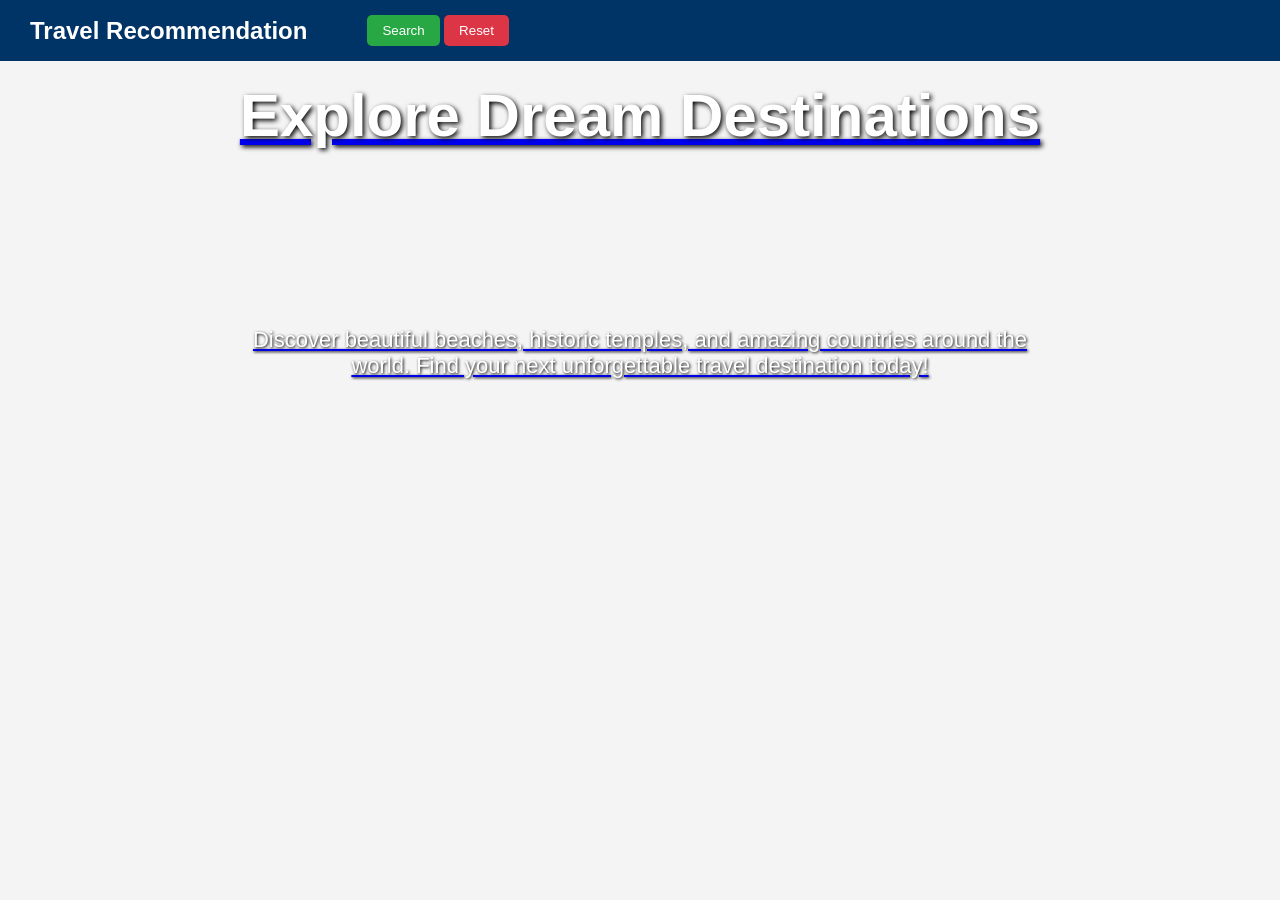
==== index.html @ 6d73e9b2 "final project in Javascript" ====
<!DOCTYPE html>
<html lang="en">

<head>
    <meta charset="UTF-8">
    <meta name="viewport" content="width=device-width, initial-scale=1.0">
    <title>Travel Recommendation</title>

    <style>
        * {
            margin: 0;
            padding: 0;
            box-sizing: border-box;
            font-family: Arial, sans-serif;
        }

        body {
            background-color: #f4f4f4;
        }

        nav {
            background-color: #003366;
            color: white;
            padding: 15px 30px;
            display: flex;
            align-items: center;
            gap: 20px;
        }

        nav h2 {
            margin-right: 20px;
        }

        nav a {
            color: white;
            text-decoration: none;
            font-weight: bold;
        }

        nav input {
            margin-left: auto;
            padding: 8px;
            width: 220px;
            border: none;
            border-radius: 5px;
        }

        nav button {
            padding: 8px 15px;
            border: none;
            border-radius: 5px;
            cursor: pointer;
        }

        .search-btn {
            background-color: #28a745;
            color: white;
        }

        .reset-btn {
            background-color: #dc3545;
            color: white;
        }

        .hero {
            background: url("images/background.jpg") center center/cover;
            height: 500px;
            color: white;
            text-align: center;
            display: flex;
            flex-direction: column;
            justify-content: center;
            padding: 20px;
        }

        .hero h1 {
            font-size: 60px;
            margin-bottom: 15px;
            text-shadow: 2px 2px 5px black;
        }

        .hero p {
            font-size: 22px;
            max-width: 800px;
            margin: auto;
            text-shadow: 1px 1px 3px black;
        }

        #results {
            padding: 30px;
            display: grid;
            grid-template-columns: repeat(auto-fit, minmax(320px, 1fr));
            gap: 20px;
        }

        .card {
            background: white;
            border-radius: 12px;
            overflow: hidden;
            box-shadow: 0 3px 10px rgba(0,0,0,0.15);
        }

        .card img {
            width: 100%;
            height: 220px;
            object-fit: cover;
        }

        .card h3 {
            padding: 15px 15px 5px;
            color: #003366;
        }

        .card p {
            padding: 0 15px 15px;
            line-height: 1.5;
        }
    </style>
</head>

<body>

    <nav>
        <h2>Travel Recommendation</h2>

        <a hrefa>
        <a href="aboutt Us</a>
        <antact.htmlContact Us</a>

        <input type="text" id="searchInput" placeholder="Enter beach, temple, or country">

        <button class="search-btn" onclick="searchRecommendation()">
            Search
        </button>

        <button class="reset-btn" onclick="clearResults()">
            Reset
        </button>
    </nav>

    <section class="hero">
        <h1>Explore Dream Destinations</h1>

        <p>
            Discover beautiful beaches, historic temples, and
            amazing countries around the world. Find your next
            unforgettable travel destination today!
        </p>
    </section>

    <div id="results"></div>

    <script>

        let travelData = {};

        fetch("travel_recommendation_api.json")
            .then(response => response.json())
            .then(data => {
                travelData = data;
                console.log(data);
            })
            .catch(error => console.error(error));

        function searchRecommendation() {

            const keyword = document
                .getElementById("searchInput")
                .value
                .trim()
                .toLowerCase();

            if (
                keyword === "beach" ||
                keyword === "beaches"
            ) {

                displayResults(travelData.beaches);

            }
            else if (
                keyword === "temple" ||
                keyword === "temples"
            ) {

                displayResults(travelData.temples);

            }
            else if (
                keyword === "country" ||
                keyword === "countries"
            ) {

                let countries = [];

                travelData.countries.forEach(country => {
                    countries.push(...country.cities);
                });

                displayResults(countries);

            }
            else {

                document.getElementById("results").innerHTML =
                    "<h2>No recommendations found.</h2>";
            }
        }

        function displayResults(items) {

            const results = document.getElementById("results");

            results.innerHTML = "";

            items.forEach(item => {

                results.innerHTML += `
                    <div class="card">

                        <img src="${item.imageUrl}" alt="${item.name}">

                        <h3>${item.name}</h3>

                        <p>${item.description}</p>

                    </div>
                `;
            });
        }

        function clearResults() {

            document.getElementById("results").innerHTML = "";
            document.getElementById("searchInput").value = "";
        }

    </script>

</body>

</html>
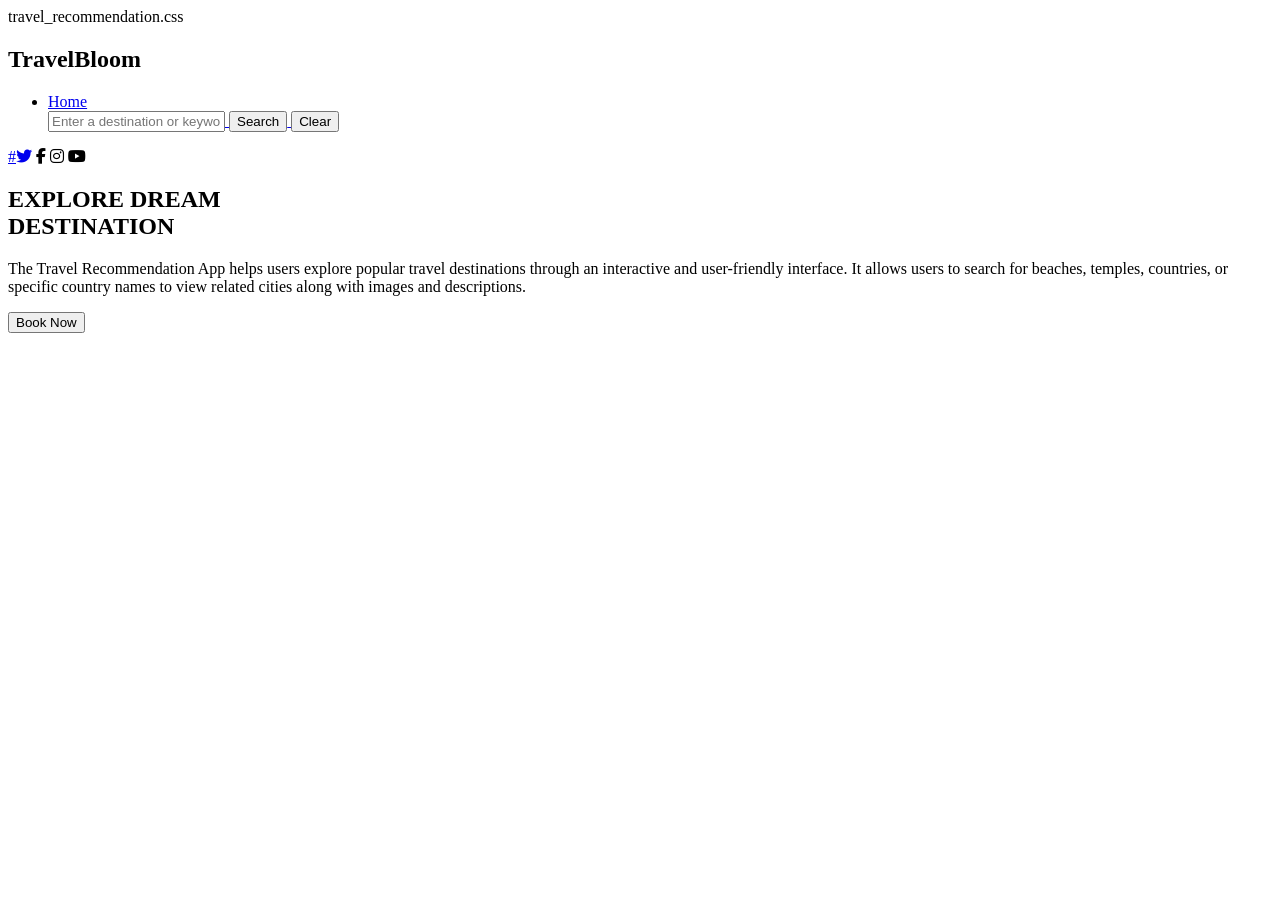
==== commit 3e04e647: "update" ====
--- a/index.html
+++ b/index.html
@@ -1,242 +1,86 @@
 <!DOCTYPE html>
 <html lang="en">
-
 <head>
     <meta charset="UTF-8">
     <meta name="viewport" content="width=device-width, initial-scale=1.0">
-    <title>Travel Recommendation</title>
+    <title>TravelBloom</title>
 
-    <style>
-        * {
-            margin: 0;
-            padding: 0;
-            box-sizing: border-box;
-            font-family: Arial, sans-serif;
-        }
+    travel_recommendation.css
 
-        body {
-            background-color: #f4f4f4;
-        }
-
-        nav {
-            background-color: #003366;
-            color: white;
-            padding: 15px 30px;
-            display: flex;
-            align-items: center;
-            gap: 20px;
-        }
-
-        nav h2 {
-            margin-right: 20px;
-        }
-
-        nav a {
-            color: white;
-            text-decoration: none;
-            font-weight: bold;
-        }
-
-        nav input {
-            margin-left: auto;
-            padding: 8px;
-            width: 220px;
-            border: none;
-            border-radius: 5px;
-        }
-
-        nav button {
-            padding: 8px 15px;
-            border: none;
-            border-radius: 5px;
-            cursor: pointer;
-        }
-
-        .search-btn {
-            background-color: #28a745;
-            color: white;
-        }
-
-        .reset-btn {
-            background-color: #dc3545;
-            color: white;
-        }
-
-        .hero {
-            background: url("images/background.jpg") center center/cover;
-            height: 500px;
-            color: white;
-            text-align: center;
-            display: flex;
-            flex-direction: column;
-            justify-content: center;
-            padding: 20px;
-        }
-
-        .hero h1 {
-            font-size: 60px;
-            margin-bottom: 15px;
-            text-shadow: 2px 2px 5px black;
-        }
-
-        .hero p {
-            font-size: 22px;
-            max-width: 800px;
-            margin: auto;
-            text-shadow: 1px 1px 3px black;
-        }
-
-        #results {
-            padding: 30px;
-            display: grid;
-            grid-template-columns: repeat(auto-fit, minmax(320px, 1fr));
-            gap: 20px;
-        }
-
-        .card {
-            background: white;
-            border-radius: 12px;
-            overflow: hidden;
-            box-shadow: 0 3px 10px rgba(0,0,0,0.15);
-        }
-
-        .card img {
-            width: 100%;
-            height: 220px;
-            object-fit: cover;
-        }
-
-        .card h3 {
-            padding: 15px 15px 5px;
-            color: #003366;
-        }
-
-        .card p {
-            padding: 0 15px 15px;
-            line-height: 1.5;
-        }
-    </style>
+    <link rel="stylesheet"
+        href="https://cdnjs.cloudflare.com/ajax/libs/font-awesome/6.5.1/css/all.min.css">
 </head>
 
 <body>
 
-    <nav>
-        <h2>Travel Recommendation</h2>
+    <!-- Navbar -->
+    <nav class="navbar">
 
-        <a hrefa>
-        <a href="aboutt Us</a>
-        <antact.htmlContact Us</a>
+        <div class="logo">
+              <h2>TravelBloom</h2>
+        </div>
 
-        <input type="text" id="searchInput" placeholder="Enter beach, temple, or country">
+        <ul class="nav-links">
+            <li><a href="#">Home</a></li   <li><a href="htmlAbout Us</a></li>
+            <li>contact_us.htmlContact Us</a></li>
+        </ul>
 
-        <button class="search-btn" onclick="searchRecommendation()">
-            Search
-        </button>
+        <div class="search-box">
+            <input
+                type="text"
+                id="searchInput"
+                placeholder="Enter a destination or keyword">
 
-        <button class="reset-btn" onclick="clearResults()">
-            Reset
-        </button>
+            <button onclick="searchRecommendation()">
+                Search
+            </button>
+
+            <button onclick="clearResults()">
+                Clear
+            </button>
+        </div>
+
     </nav>
 
+    <!-- Social Icons -->
+    <div class="social-icons">
+        #<i class="fab fa-twitter"></i></a>
+        <ai class="fab fa-facebook-f"></i></a>
+        <ai class="fab fa-instagram"></i></a>
+        <ai class="fab fa-youtube"></i></a>
+    </div>
+
+    <!-- Hero Section -->
     <section class="hero">
-        <h1>Explore Dream Destinations</h1>
 
-        <p>
-            Discover beautiful beaches, historic temples, and
-            amazing countries around the world. Find your next
-            unforgettable travel destination today!
-        </p>
+        <div class="overlay"></div>
+
+        <div class="hero-content">
+
+            <h1>
+                EXPLORE DREAM <br>
+                DESTINATION
+            </h1>
+
+            <p>
+                The Travel Recommendation App helps users explore
+                popular travel destinations through an interactive and
+                user-friendly interface. It allows users to search
+                for beaches, temples, countries, or specific country names
+                to view related cities along with images and descriptions.
+            </p>
+
+            <button class="book-btn">
+                Book Now
+            </button>
+
+        </div>
+
+        <div id="results"></div>
+
     </section>
 
-    <div id="results"></div>
-
-    <script>
-
-        let travelData = {};
-
-        fetch("travel_recommendation_api.json")
-            .then(response => response.json())
-            .then(data => {
-                travelData = data;
-                console.log(data);
-            })
-            .catch(error => console.error(error));
-
-        function searchRecommendation() {
-
-            const keyword = document
-                .getElementById("searchInput")
-                .value
-                .trim()
-                .toLowerCase();
-
-            if (
-                keyword === "beach" ||
-                keyword === "beaches"
-            ) {
-
-                displayResults(travelData.beaches);
-
-            }
-            else if (
-                keyword === "temple" ||
-                keyword === "temples"
-            ) {
-
-                displayResults(travelData.temples);
-
-            }
-            else if (
-                keyword === "country" ||
-                keyword === "countries"
-            ) {
-
-                let countries = [];
-
-                travelData.countries.forEach(country => {
-                    countries.push(...country.cities);
-                });
-
-                displayResults(countries);
-
-            }
-            else {
-
-                document.getElementById("results").innerHTML =
-                    "<h2>No recommendations found.</h2>";
-            }
-        }
-
-        function displayResults(items) {
-
-            const results = document.getElementById("results");
-
-            results.innerHTML = "";
-
-            items.forEach(item => {
-
-                results.innerHTML += `
-                    <div class="card">
-
-                        <img src="${item.imageUrl}" alt="${item.name}">
-
-                        <h3>${item.name}</h3>
-
-                        <p>${item.description}</p>
-
-                    </div>
-                `;
-            });
-        }
-
-        function clearResults() {
-
-            document.getElementById("results").innerHTML = "";
-            document.getElementById("searchInput").value = "";
-        }
-
-    </script>
+    <script src="travelon.jsscript>
 
 </body>
-
 </html>
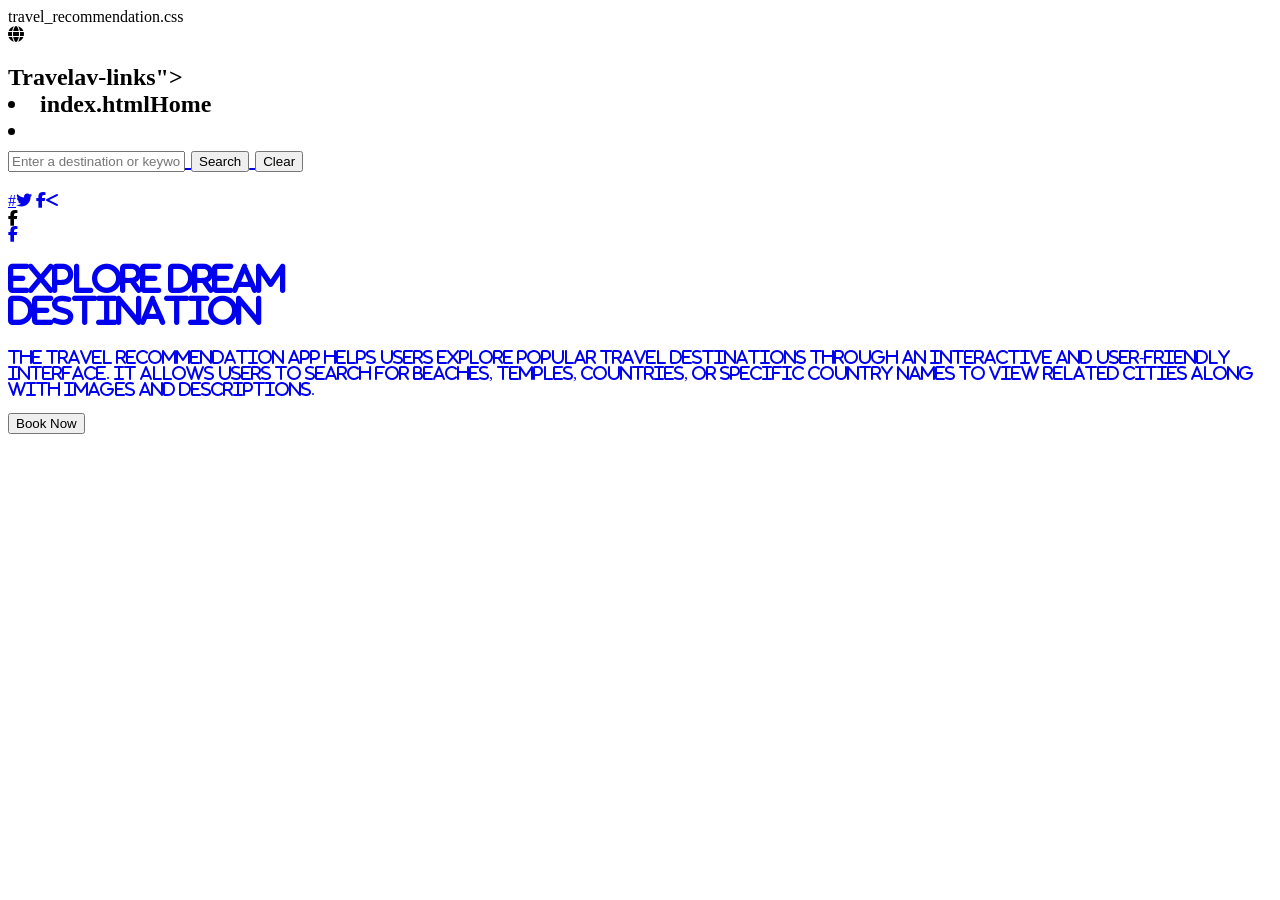
==== commit 06449ca6: "update" ====
--- a/index.html
+++ b/index.html
@@ -10,77 +10,53 @@
     <link rel="stylesheet"
         href="https://cdnjs.cloudflare.com/ajax/libs/font-awesome/6.5.1/css/all.min.css">
 </head>
-
 <body>
 
-    <!-- Navbar -->
-    <nav class="navbar">
+<nav class="navbar">
+    <div class="logo">
+        <i class="fas fa-globe"></i>
+        <h2>Travelav-links">
+        <li>index.htmlHome</a></li>
+        <li><a href="htmlAbout Us</a></li>
+        <li><a href="contact_usact Us</a></li>
+    </ul>
 
-        <div class="logo">
-              <h2>TravelBloom</h2>
-        </div>
+    <div class="search-box">
+        <input type="text" id="searchInput"
+            placeholder="Enter a destination or keyword">
 
-        <ul class="nav-links">
-            <li><a href="#">Home</a></li   <li><a href="htmlAbout Us</a></li>
-            <li>contact_us.htmlContact Us</a></li>
-        </ul>
+        <button onclick="searchRecommendation()">Search</button>
+        <button onclick="clearResults()">Clear</button>
+    </div>
+</nav>
 
-        <div class="search-box">
-            <input
-                type="text"
-                id="searchInput"
-                placeholder="Enter a destination or keyword">
+<div class="social-icons">
+    #<i class="fab fa-twitter"></i></a>
+    <a href="#"><i class="fab fa-facebook-f">< <a href="#"><i classstagram"></i></a>
+    <a href="#"><i class="fab fa/i></a>
+</div>
 
-            <button onclick="searchRecommendation()">
-                Search
-            </button>
+<section class="hero">
 
-            <button onclick="clearResults()">
-                Clear
-            </button>
-        </div>
+    <div class="hero-content">
+        <h1>EXPLORE DREAM<br>DESTINATION</h1>
 
-    </nav>
+        <p>
+            The Travel Recommendation App helps users explore popular travel
+            destinations through an interactive and user-friendly interface.
+            It allows users to search for beaches, temples, countries, or
+            specific country names to view related cities along with images
+            and descriptions.
+        </p>
 
-    <!-- Social Icons -->
-    <div class="social-icons">
-        #<i class="fab fa-twitter"></i></a>
-        <ai class="fab fa-facebook-f"></i></a>
-        <ai class="fab fa-instagram"></i></a>
-        <ai class="fab fa-youtube"></i></a>
+        <button class="book-btn">Book Now</button>
     </div>
 
-    <!-- Hero Section -->
-    <section class="hero">
+    <div id="results"></div>
 
-        <div class="overlay"></div>
+</section>
 
-        <div class="hero-content">
-
-            <h1>
-                EXPLORE DREAM <br>
-                DESTINATION
-            </h1>
-
-            <p>
-                The Travel Recommendation App helps users explore
-                popular travel destinations through an interactive and
-                user-friendly interface. It allows users to search
-                for beaches, temples, countries, or specific country names
-                to view related cities along with images and descriptions.
-            </p>
-
-            <button class="book-btn">
-                Book Now
-            </button>
-
-        </div>
-
-        <div id="results"></div>
-
-    </section>
-
-    <script src="travelon.jsscript>
+<script src="travel_n.jsscript>
 
 </body>
 </html>
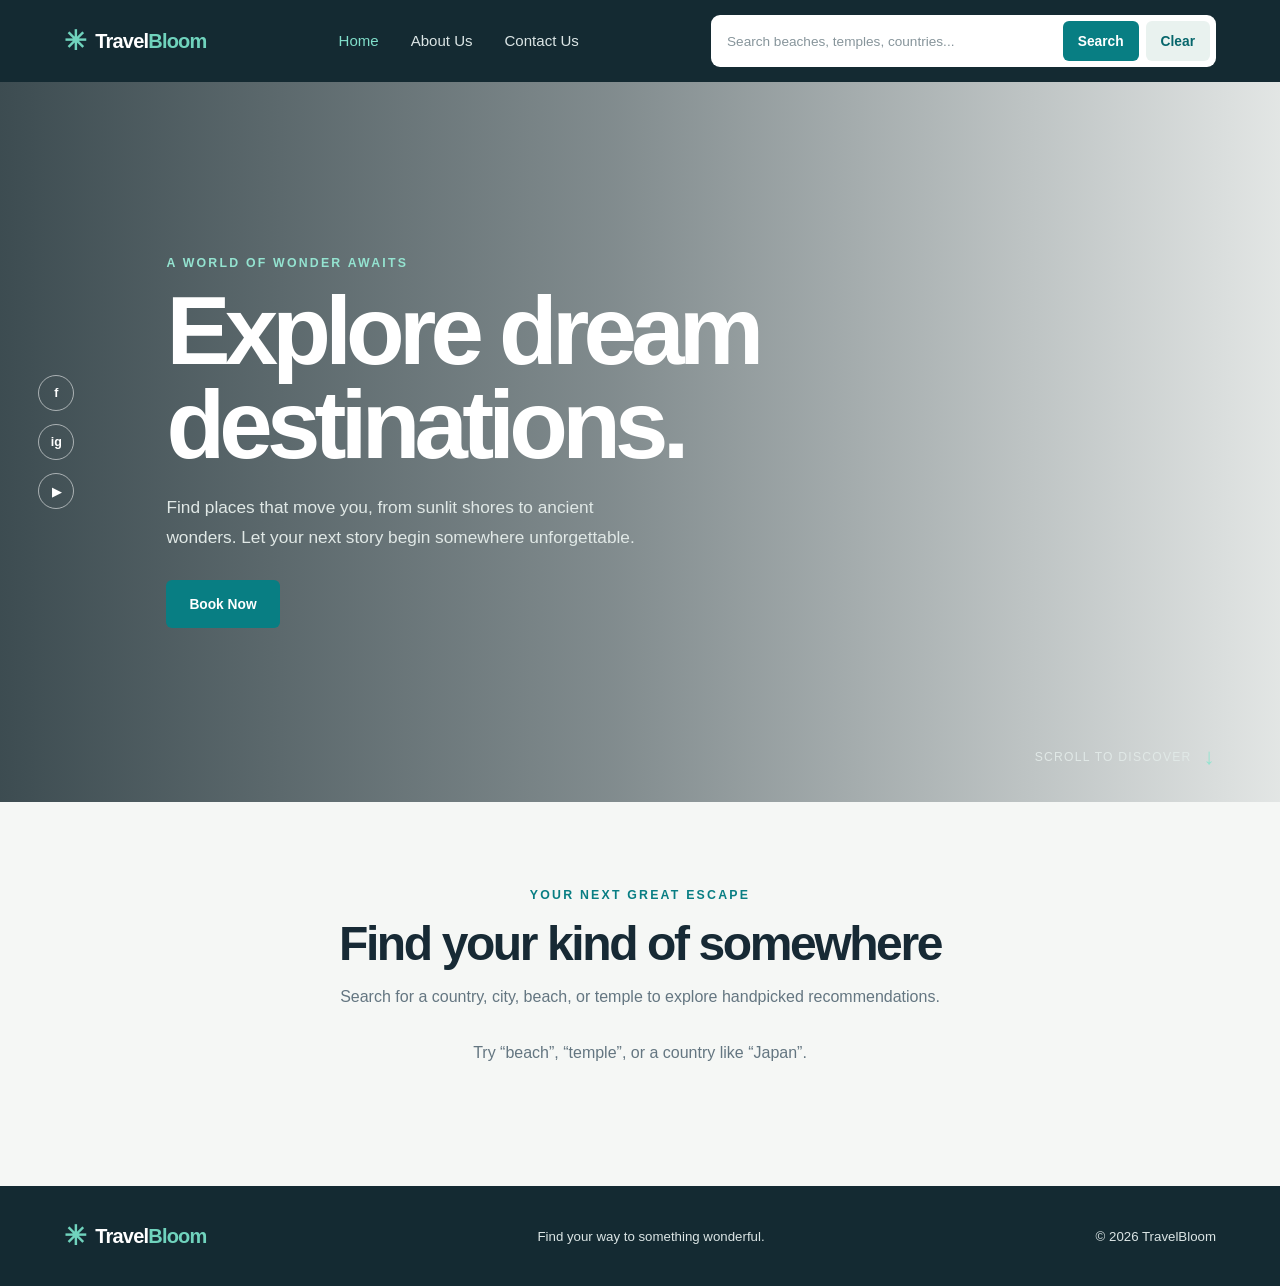
==== commit 7770c042: "update latest" ====
--- a/index.html
+++ b/index.html
@@ -3,60 +3,62 @@
 <head>
     <meta charset="UTF-8">
     <meta name="viewport" content="width=device-width, initial-scale=1.0">
-    <title>TravelBloom</title>
-
-    travel_recommendation.css
-
-    <link rel="stylesheet"
-        href="https://cdnjs.cloudflare.com/ajax/libs/font-awesome/6.5.1/css/all.min.css">
+    <meta name="description" content="Discover inspiring beaches, temples, and destinations with TravelBloom.">
+    <title>TravelBloom | Find your next destination</title>
+    <link rel="stylesheet" href="travel_recommendation.css">
+    <script src="travel_recommendation.js" defer></script>
 </head>
 <body>
+    <nav class="navbar" aria-label="Main navigation">
+        <a class="logo" href="index.html" aria-label="TravelBloom home">
+            <span class="logo-mark" aria-hidden="true">✳</span>
+            <span>Travel<span class="logo-accent">Bloom</span></span>
+        </a>
+        <ul class="nav-links">
+            <li><a class="active" href="index.html" aria-current="page">Home</a></li>
+            <li><a href="about_us.html">About Us</a></li>
+            <li><a href="contact_us.html">Contact Us</a></li>
+        </ul>
+        <form class="search-box" id="searchForm" role="search">
+            <label class="visually-hidden" for="searchInput">Search destinations</label>
+            <input id="searchInput" name="query" type="search"
+                placeholder="Search beaches, temples, countries..." autocomplete="off">
+            <button class="button button-primary" type="submit">Search</button>
+            <button class="button button-quiet" id="clearButton" type="button">Clear</button>
+        </form>
+    </nav>
 
-<nav class="navbar">
-    <div class="logo">
-        <i class="fas fa-globe"></i>
-        <h2>Travelav-links">
-        <li>index.htmlHome</a></li>
-        <li><a href="htmlAbout Us</a></li>
-        <li><a href="contact_usact Us</a></li>
-    </ul>
+    <main>
+        <section class="hero" aria-labelledby="hero-title">
+            <div class="social-rail" aria-label="Follow TravelBloom">
+                <a href="https://www.facebook.com/" aria-label="Facebook">f</a>
+                <a href="https://www.instagram.com/" aria-label="Instagram">ig</a>
+                <a href="https://www.youtube.com/" aria-label="YouTube">▶</a>
+            </div>
+            <div class="hero-content">
+                <p class="eyebrow">A world of wonder awaits</p>
+                <h1 id="hero-title">Explore dream<br>destinations.</h1>
+                <p class="hero-copy">Find places that move you, from sunlit shores to ancient wonders. Let your next story begin somewhere unforgettable.</p>
+                <a class="button button-primary book-button" href="contact_us.html">Book Now</a>
+            </div>
+            <a class="scroll-cue" href="#discover">Scroll to discover <span aria-hidden="true">↓</span></a>
+        </section>
 
-    <div class="search-box">
-        <input type="text" id="searchInput"
-            placeholder="Enter a destination or keyword">
+        <section class="discover section-wrap" id="discover" aria-labelledby="discover-title">
+            <div class="section-heading">
+                <p class="eyebrow">Your next great escape</p>
+                <h2 id="discover-title">Find your kind of somewhere</h2>
+                <p>Search for a country, city, beach, or temple to explore handpicked recommendations.</p>
+            </div>
+            <p class="results-status" id="resultsStatus" role="status" aria-live="polite">Try “beach”, “temple”, or a country like “Japan”.</p>
+            <div class="results-grid" id="results" aria-label="Travel recommendations"></div>
+        </section>
+    </main>
 
-        <button onclick="searchRecommendation()">Search</button>
-        <button onclick="clearResults()">Clear</button>
-    </div>
-</nav>
-
-<div class="social-icons">
-    #<i class="fab fa-twitter"></i></a>
-    <a href="#"><i class="fab fa-facebook-f">< <a href="#"><i classstagram"></i></a>
-    <a href="#"><i class="fab fa/i></a>
-</div>
-
-<section class="hero">
-
-    <div class="hero-content">
-        <h1>EXPLORE DREAM<br>DESTINATION</h1>
-
-        <p>
-            The Travel Recommendation App helps users explore popular travel
-            destinations through an interactive and user-friendly interface.
-            It allows users to search for beaches, temples, countries, or
-            specific country names to view related cities along with images
-            and descriptions.
-        </p>
-
-        <button class="book-btn">Book Now</button>
-    </div>
-
-    <div id="results"></div>
-
-</section>
-
-<script src="travel_n.jsscript>
-
+    <footer class="site-footer">
+        <a class="logo" href="index.html"><span class="logo-mark" aria-hidden="true">✳</span><span>Travel<span class="logo-accent">Bloom</span></span></a>
+        <p>Find your way to something wonderful.</p>
+        <span>© 2026 TravelBloom</span>
+    </footer>
 </body>
-</html>+</html>
--- a/travel_recommendation.css
+++ b/travel_recommendation.css
@@ -0,0 +1,606 @@
+:root {
+    color-scheme: light;
+    --ink: #172a35;
+    --muted: #647681;
+    --teal: #087e83;
+    --teal-dark: #06666b;
+    --paper: #f5f7f5;
+    --white: #fff;
+}
+
+* {
+    box-sizing: border-box;
+}
+
+html {
+    scroll-behavior: smooth;
+}
+
+body {
+    margin: 0;
+    color: var(--ink);
+    background: var(--paper);
+    font-family: "Avenir Next", Avenir, "Segoe UI", sans-serif;
+}
+
+a {
+    color: inherit;
+}
+
+.visually-hidden {
+    position: absolute;
+    width: 1px;
+    height: 1px;
+    padding: 0;
+    margin: -1px;
+    overflow: hidden;
+    clip: rect(0, 0, 0, 0);
+    white-space: nowrap;
+    border: 0;
+}
+
+.navbar {
+    position: relative;
+    z-index: 2;
+    display: flex;
+    min-height: 82px;
+    align-items: center;
+    justify-content: space-between;
+    gap: 28px;
+    padding: 14px clamp(20px, 5vw, 76px);
+    color: var(--white);
+    background: #142a32;
+}
+
+.logo {
+    display: inline-flex;
+    flex-shrink: 0;
+    align-items: center;
+    gap: 9px;
+    color: var(--white);
+    font-size: 1.25rem;
+    font-weight: 750;
+    letter-spacing: -.04em;
+    text-decoration: none;
+}
+
+.logo-mark {
+    color: #70d3bd;
+    font-size: 1.7rem;
+}
+
+.logo-accent {
+    color: #70d3bd;
+}
+
+.nav-links {
+    display: flex;
+    flex-shrink: 0;
+    gap: clamp(16px, 2.5vw, 34px);
+    padding: 0;
+    margin: 0;
+    list-style: none;
+}
+
+.nav-links a {
+    color: #dbe5e5;
+    font-size: .94rem;
+    text-decoration: none;
+    transition: color .2s ease;
+}
+
+.nav-links a:hover,
+.nav-links a.active {
+    color: #80deca;
+}
+
+.search-box {
+    display: flex;
+    flex: 1;
+    max-width: 505px;
+    align-items: center;
+    gap: 7px;
+    padding: 6px;
+    border-radius: 9px;
+    background: var(--white);
+}
+
+.search-box input {
+    width: 100%;
+    min-width: 80px;
+    padding: 9px 10px;
+    border: 0;
+    outline: 0;
+    color: var(--ink);
+    font: inherit;
+    font-size: .85rem;
+}
+
+.search-box input::placeholder {
+    color: #87959b;
+}
+
+.button {
+    display: inline-flex;
+    min-height: 40px;
+    align-items: center;
+    justify-content: center;
+    padding: 0 15px;
+    border: 0;
+    border-radius: 6px;
+    cursor: pointer;
+    font: inherit;
+    font-size: .86rem;
+    font-weight: 700;
+    text-decoration: none;
+    transition: background .2s ease, transform .2s ease;
+}
+
+.button:hover {
+    transform: translateY(-1px);
+}
+
+.button-primary {
+    color: var(--white);
+    background: var(--teal);
+}
+
+.button-primary:hover {
+    background: var(--teal-dark);
+}
+
+.button-quiet {
+    color: var(--teal-dark);
+    background: #e9f2ef;
+}
+
+.hero {
+    position: relative;
+    display: flex;
+    min-height: min(720px, calc(100vh - 82px));
+    align-items: center;
+    padding: 80px clamp(35px, 13vw, 190px);
+    color: var(--white);
+    background:
+        linear-gradient(90deg, rgba(9, 28, 35, .78) 0%, rgba(9, 28, 35, .49) 48%, rgba(9, 28, 35, .08) 100%),
+        url("https://images.unsplash.com/photo-1500530855697-b586d89ba3ee?auto=format&fit=crop&w=2000&q=85") center 52% / cover no-repeat;
+}
+
+.hero-content {
+    width: min(100%, 650px);
+}
+
+.eyebrow {
+    margin: 0 0 14px;
+    color: #94e3d0;
+    font-size: .77rem;
+    font-weight: 750;
+    letter-spacing: .18em;
+    text-transform: uppercase;
+}
+
+.hero h1 {
+    margin: 0 0 20px;
+    font-size: clamp(3.5rem, 7.5vw, 6.5rem);
+    font-weight: 750;
+    letter-spacing: -.06em;
+    line-height: .98;
+}
+
+.hero-copy {
+    max-width: 490px;
+    margin: 0 0 28px;
+    color: #e0e8e6;
+    font-size: 1.08rem;
+    line-height: 1.75;
+}
+
+.book-button {
+    min-height: 48px;
+    padding: 0 23px;
+}
+
+.social-rail {
+    position: absolute;
+    top: 50%;
+    left: clamp(16px, 3vw, 42px);
+    display: flex;
+    flex-direction: column;
+    gap: 13px;
+    transform: translateY(-50%);
+}
+
+.social-rail a {
+    display: grid;
+    width: 36px;
+    height: 36px;
+    place-items: center;
+    border: 1px solid rgba(255, 255, 255, .55);
+    border-radius: 50%;
+    color: var(--white);
+    font-size: .78rem;
+    font-weight: 700;
+    text-decoration: none;
+}
+
+.social-rail a:hover {
+    color: var(--ink);
+    background: var(--white);
+}
+
+.scroll-cue {
+    position: absolute;
+    right: clamp(20px, 5vw, 76px);
+    bottom: 32px;
+    display: flex;
+    align-items: center;
+    gap: 12px;
+    color: #e0e8e6;
+    font-size: .76rem;
+    letter-spacing: .1em;
+    text-decoration: none;
+    text-transform: uppercase;
+}
+
+.scroll-cue span {
+    color: #94e3d0;
+    font-size: 1.4rem;
+}
+
+.section-wrap {
+    width: min(1160px, calc(100% - 48px));
+    margin: 0 auto;
+}
+
+.discover {
+    min-height: 370px;
+    padding: 86px 0 100px;
+}
+
+.section-heading {
+    max-width: 680px;
+    margin: 0 auto;
+    text-align: center;
+}
+
+.section-heading .eyebrow {
+    color: var(--teal);
+}
+
+.section-heading h2 {
+    margin: 0 0 12px;
+    font-size: clamp(2rem, 4vw, 3rem);
+    letter-spacing: -.05em;
+}
+
+.section-heading > p:last-child {
+    margin: 0;
+    color: var(--muted);
+    line-height: 1.7;
+}
+
+.results-status {
+    min-height: 24px;
+    margin: 34px 0 18px;
+    color: var(--muted);
+    text-align: center;
+}
+
+.results-grid {
+    display: grid;
+    grid-template-columns: repeat(auto-fit, minmax(min(100%, 260px), 1fr));
+    gap: 22px;
+}
+
+.result-card {
+    overflow: hidden;
+    border-radius: 12px;
+    background: var(--white);
+    box-shadow: 0 10px 30px rgba(23, 42, 53, .08);
+}
+
+.result-card img {
+    display: block;
+    width: 100%;
+    height: 210px;
+    object-fit: cover;
+    background: #dce6e2;
+}
+
+.result-card-content {
+    padding: 20px 21px 23px;
+}
+
+.result-category {
+    margin: 0 0 8px;
+    color: var(--teal);
+    font-size: .7rem;
+    font-weight: 750;
+    letter-spacing: .12em;
+    text-transform: uppercase;
+}
+
+.result-card h3 {
+    margin: 0 0 9px;
+    font-size: 1.25rem;
+}
+
+.result-card p:last-child {
+    margin: 0;
+    color: var(--muted);
+    font-size: .92rem;
+    line-height: 1.65;
+}
+
+.site-footer {
+    display: flex;
+    min-height: 100px;
+    align-items: center;
+    justify-content: space-between;
+    gap: 20px;
+    padding: 22px clamp(20px, 5vw, 76px);
+    color: #dbe5e5;
+    background: #142a32;
+    font-size: .83rem;
+}
+
+.site-footer p {
+    margin: 0;
+}
+
+.about-page,
+.contact-page {
+    min-height: calc(100vh - 82px);
+    padding: 75px 24px;
+    background:
+        linear-gradient(rgba(13, 35, 42, .76), rgba(13, 35, 42, .84)),
+        url("https://images.unsplash.com/photo-1470770841072-f978cf4d019e?auto=format&fit=crop&w=2000&q=85") center / cover fixed;
+}
+
+.about-content,
+.contact-layout {
+    width: min(1060px, 100%);
+    margin: auto;
+    color: var(--white);
+}
+
+.page-title {
+    margin: 0 0 20px;
+    font-size: clamp(3rem, 7vw, 5.5rem);
+    letter-spacing: -.06em;
+}
+
+.about-intro {
+    max-width: 760px;
+    margin: 0;
+    color: #e0e8e6;
+    font-size: 1.12rem;
+    line-height: 1.8;
+}
+
+.team-title {
+    margin: 56px 0 18px;
+    font-size: 1.7rem;
+}
+
+.team-container {
+    display: grid;
+    grid-template-columns: repeat(3, minmax(0, 1fr));
+    gap: 18px;
+}
+
+.member {
+    padding: 23px;
+    border: 1px solid rgba(255, 255, 255, .19);
+    border-radius: 10px;
+    background: rgba(9, 28, 35, .5);
+}
+
+.member-badge {
+    display: grid;
+    width: 45px;
+    height: 45px;
+    margin-bottom: 20px;
+    place-items: center;
+    border-radius: 50%;
+    color: #112d34;
+    background: #94e3d0;
+    font-weight: 800;
+}
+
+.member h3 {
+    margin: 0 0 6px;
+}
+
+.member p {
+    margin: 0;
+    color: #c7d5d3;
+}
+
+.contact-layout {
+    display: grid;
+    grid-template-columns: 1fr minmax(300px, 480px);
+    align-items: center;
+    gap: 60px;
+}
+
+.contact-intro {
+    max-width: 400px;
+    color: #e0e8e6;
+    line-height: 1.7;
+}
+
+.contact-email {
+    display: inline-block;
+    margin-top: 12px;
+    color: #94e3d0;
+    text-decoration: none;
+}
+
+.contact-form {
+    display: flex;
+    flex-direction: column;
+    gap: 15px;
+    padding: 28px;
+    border: 1px solid rgba(255, 255, 255, .18);
+    border-radius: 12px;
+    background: rgba(9, 28, 35, .58);
+}
+
+.contact-form label {
+    display: flex;
+    flex-direction: column;
+    gap: 7px;
+    font-size: .9rem;
+    font-weight: 650;
+}
+
+.contact-form input,
+.contact-form textarea {
+    width: 100%;
+    padding: 12px 13px;
+    border: 1px solid #d2ddda;
+    border-radius: 6px;
+    color: var(--ink);
+    font: inherit;
+}
+
+.contact-form textarea {
+    resize: vertical;
+}
+
+.form-note {
+    margin: 0;
+    color: #c7d5d3;
+    font-size: .82rem;
+    line-height: 1.5;
+}
+
+@media (max-width: 980px) {
+    .navbar {
+        flex-wrap: wrap;
+        gap: 14px 24px;
+    }
+
+    .search-box {
+        order: 3;
+        flex-basis: 100%;
+        max-width: none;
+    }
+
+    .hero {
+        min-height: 660px;
+    }
+}
+
+@media (max-width: 640px) {
+    .navbar {
+        justify-content: space-between;
+        padding: 14px 18px;
+    }
+
+    .logo {
+        font-size: 1.1rem;
+    }
+
+    .nav-links {
+        order: 2;
+        gap: 14px;
+    }
+
+    .nav-links a {
+        font-size: .8rem;
+    }
+
+    .search-box {
+        gap: 4px;
+    }
+
+    .search-box input {
+        padding-left: 5px;
+        font-size: .78rem;
+    }
+
+    .search-box .button {
+        min-height: 36px;
+        padding: 0 9px;
+        font-size: .78rem;
+    }
+
+    .hero {
+        min-height: 620px;
+        align-items: flex-start;
+        padding: 95px 28px 70px;
+        background-position: 57% center;
+    }
+
+    .hero h1 {
+        font-size: clamp(3.1rem, 14vw, 5rem);
+    }
+
+    .hero-copy {
+        font-size: .98rem;
+    }
+
+    .social-rail {
+        top: auto;
+        right: 24px;
+        bottom: 22px;
+        left: auto;
+        flex-direction: row;
+        transform: none;
+    }
+
+    .scroll-cue {
+        display: none;
+    }
+
+    .section-wrap {
+        width: min(100% - 32px, 1160px);
+    }
+
+    .discover {
+        padding: 66px 0 75px;
+    }
+
+    .site-footer {
+        flex-direction: column;
+        align-items: flex-start;
+        gap: 12px;
+    }
+
+    .team-container,
+    .contact-layout {
+        grid-template-columns: 1fr;
+    }
+
+    .about-page,
+    .contact-page {
+        padding: 60px 20px;
+        background-attachment: scroll;
+    }
+
+    .team-title {
+        margin-top: 38px;
+    }
+
+    .contact-layout {
+        gap: 30px;
+    }
+
+    .contact-form {
+        padding: 21px;
+    }
+}
+
+@media (prefers-reduced-motion: reduce) {
+    html {
+        scroll-behavior: auto;
+    }
+
+    *,
+    *::before,
+    *::after {
+        transition-duration: .01ms !important;
+    }
+}
